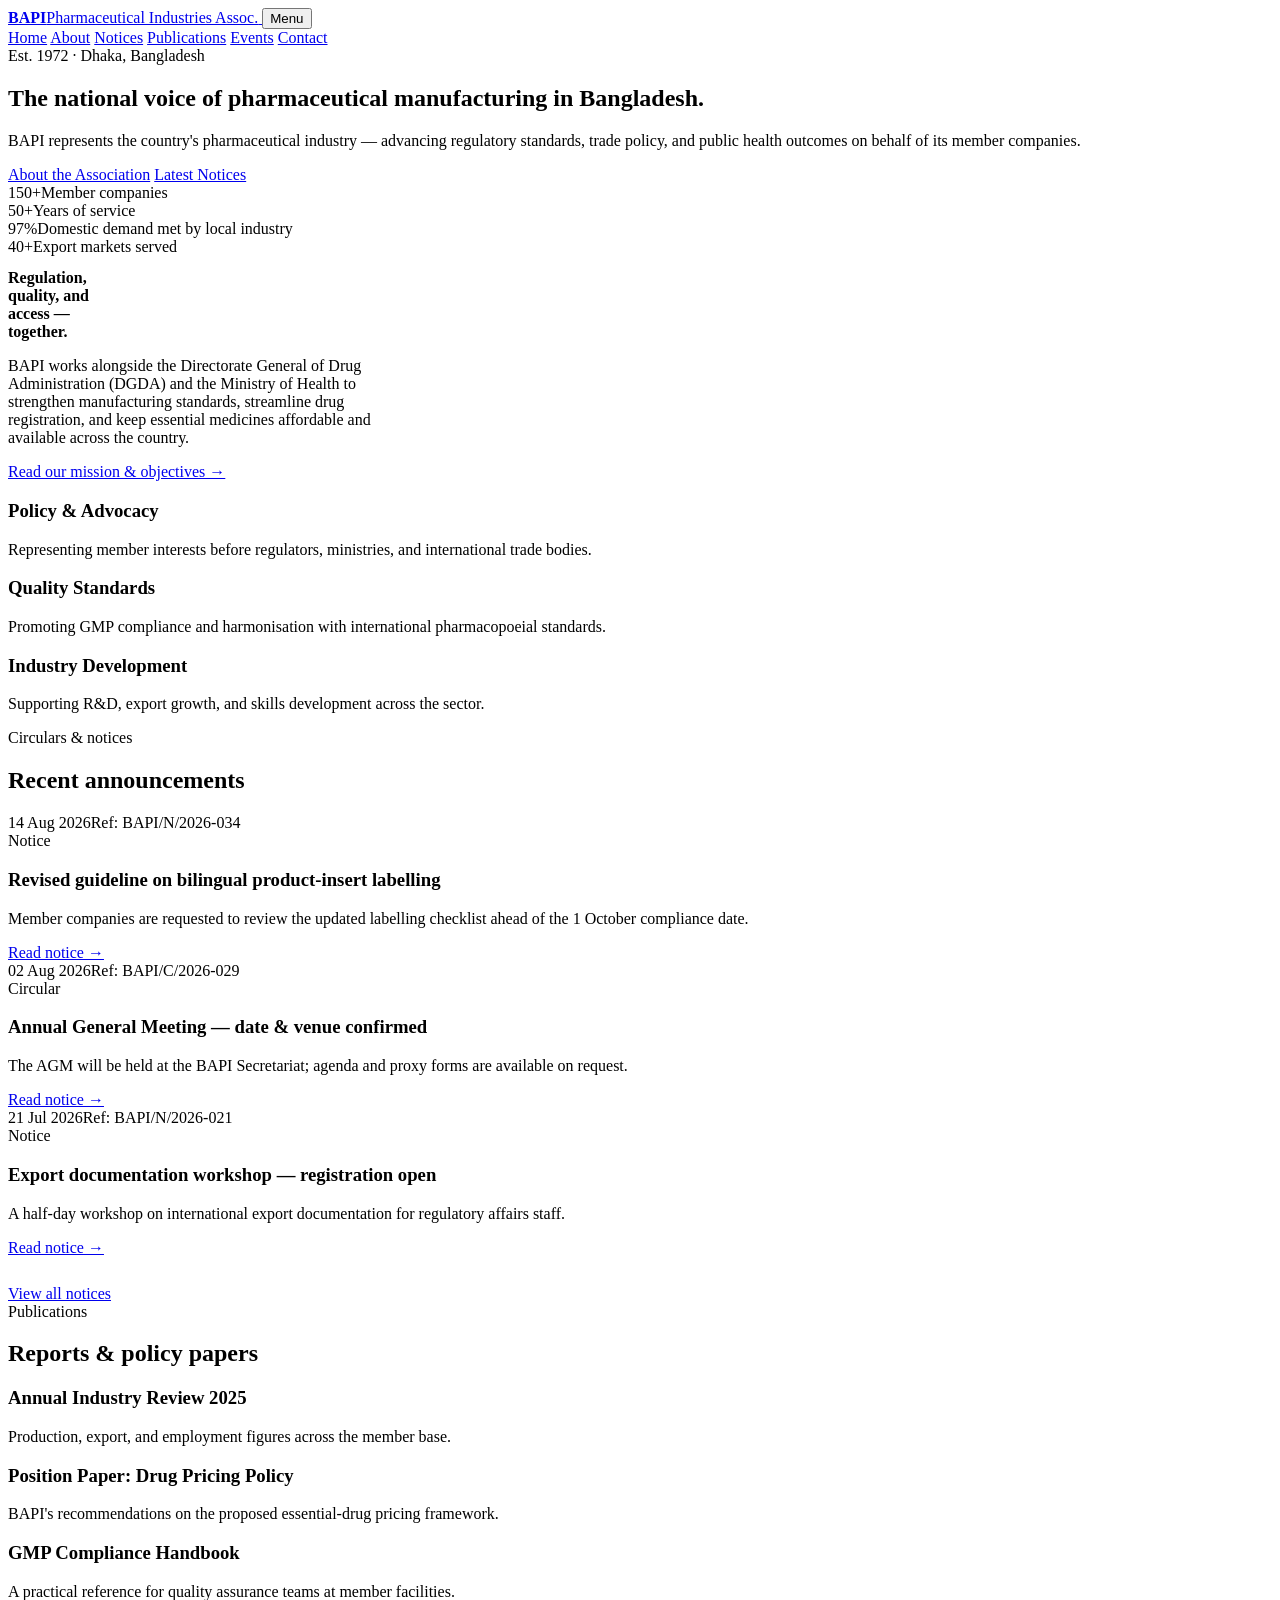
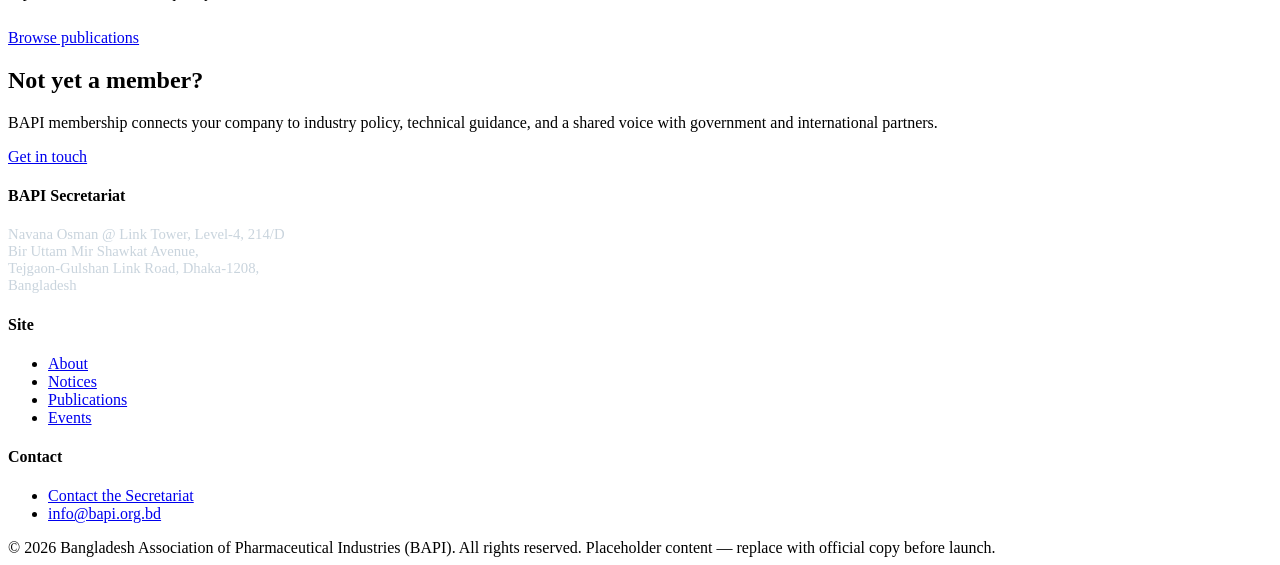
==== index.html @ 43f2510d "Add files via upload" ====
<!DOCTYPE html>
<html lang="en">
<head>
<meta charset="UTF-8">
<meta name="viewport" content="width=device-width, initial-scale=1.0">
<title>BAPI — Bangladesh Association of Pharmaceutical Industries</title>
<meta name="description" content="Bangladesh Association of Pharmaceutical Industries (BAPI) — the national voice of pharmaceutical manufacturers, promoting industry standards, policy, and public health.">
<link rel="preconnect" href="https://fonts.googleapis.com">
<link href="https://fonts.googleapis.com/css2?family=Source+Serif+4:wght@500;600;700&family=Public+Sans:wght@400;500;600;700&family=IBM+Plex+Mono:wght@500&display=swap" rel="stylesheet">
<link rel="stylesheet" href="css/style.css">
</head>
<body>

<header class="site-header">
  <div class="header-inner">
    <a class="brand" href="index.html">
      <span class="brand-mark" aria-hidden="true"></span>
      <span class="brand-text"><strong>BAPI</strong><span>Pharmaceutical Industries Assoc.</span></span>
    </a>
    <button class="nav-toggle" aria-expanded="false" aria-label="Toggle navigation">Menu</button>
    <nav class="nav">
      <a href="index.html" aria-current="page">Home</a>
      <a href="about.html">About</a>
      <a href="notices.html">Notices</a>
      <a href="publications.html">Publications</a>
      <a href="events.html">Events</a>
      <a href="contact.html">Contact</a>
    </nav>
  </div>
</header>

<section class="hero">
  <div class="wrap">
    <span class="eyebrow">Est. 1972 · Dhaka, Bangladesh</span>
    <h1>The national voice of pharmaceutical manufacturing in Bangladesh.</h1>
    <p class="lead">BAPI represents the country's pharmaceutical industry — advancing regulatory standards, trade policy, and public health outcomes on behalf of its member companies.</p>
    <div class="hero-actions">
      <a class="btn btn-primary" href="about.html">About the Association</a>
      <a class="btn btn-ghost" href="notices.html">Latest Notices</a>
    </div>
  </div>
</section>

<div class="stat-band">
  <div class="wrap stat-grid">
    <div class="stat"><span class="num">150+</span><span class="label">Member companies</span></div>
    <div class="stat"><span class="num">50+</span><span class="label">Years of service</span></div>
    <div class="stat"><span class="num">97%</span><span class="label">Domestic demand met by local industry</span></div>
    <div class="stat"><span class="num">40+</span><span class="label">Export markets served</span></div>
  </div>
</div>

<section>
  <div class="wrap">
    <div class="grid-2">
      <div>
        <div class="capsule-rule"><span></span><span></span></div>
        <span class="section-head-eyebrow"></span>
        <h2 style="font-size:var(--step-3);max-width:14ch;">Regulation, quality, and access — together.</h2>
        <p style="color:var(--ink-soft);max-width:52ch;">
          BAPI works alongside the Directorate General of Drug Administration (DGDA) and the Ministry of Health
          to strengthen manufacturing standards, streamline drug registration, and keep essential medicines
          affordable and available across the country.
        </p>
        <a class="btn btn-outline" href="about.html">Read our mission &amp; objectives →</a>
      </div>
      <div class="grid-3" style="grid-template-columns:1fr;gap:20px;">
        <div class="card">
          <h3>Policy &amp; Advocacy</h3>
          <p>Representing member interests before regulators, ministries, and international trade bodies.</p>
        </div>
        <div class="card">
          <h3>Quality Standards</h3>
          <p>Promoting GMP compliance and harmonisation with international pharmacopoeial standards.</p>
        </div>
        <div class="card">
          <h3>Industry Development</h3>
          <p>Supporting R&amp;D, export growth, and skills development across the sector.</p>
        </div>
      </div>
    </div>
  </div>
</section>

<section class="section-alt">
  <div class="wrap">
    <div class="section-head">
      <span class="eyebrow-dark">Circulars &amp; notices</span>
      <h2>Recent announcements</h2>
    </div>
    <div class="register">
      <div class="register-row">
        <div class="ref"><span class="date">14 Aug 2026</span>Ref: BAPI/N/2026‑034</div>
        <div>
          <span class="tag">Notice</span>
          <h3>Revised guideline on bilingual product‑insert labelling</h3>
          <p>Member companies are requested to review the updated labelling checklist ahead of the 1 October compliance date.</p>
        </div>
        <div class="action"><a href="notices.html">Read notice →</a></div>
      </div>
      <div class="register-row">
        <div class="ref"><span class="date">02 Aug 2026</span>Ref: BAPI/C/2026‑029</div>
        <div>
          <span class="tag">Circular</span>
          <h3>Annual General Meeting — date &amp; venue confirmed</h3>
          <p>The AGM will be held at the BAPI Secretariat; agenda and proxy forms are available on request.</p>
        </div>
        <div class="action"><a href="notices.html">Read notice →</a></div>
      </div>
      <div class="register-row">
        <div class="ref"><span class="date">21 Jul 2026</span>Ref: BAPI/N/2026‑021</div>
        <div>
          <span class="tag">Notice</span>
          <h3>Export documentation workshop — registration open</h3>
          <p>A half‑day workshop on international export documentation for regulatory affairs staff.</p>
        </div>
        <div class="action"><a href="notices.html">Read notice →</a></div>
      </div>
    </div>
    <div style="margin-top:28px;"><a class="btn btn-outline" href="notices.html">View all notices</a></div>
  </div>
</section>

<section class="tight">
  <div class="wrap">
    <div class="section-head">
      <span class="eyebrow-dark">Publications</span>
      <h2>Reports &amp; policy papers</h2>
    </div>
    <div class="grid-3">
      <div class="card">
        <h3>Annual Industry Review 2025</h3>
        <p>Production, export, and employment figures across the member base.</p>
      </div>
      <div class="card">
        <h3>Position Paper: Drug Pricing Policy</h3>
        <p>BAPI's recommendations on the proposed essential‑drug pricing framework.</p>
      </div>
      <div class="card">
        <h3>GMP Compliance Handbook</h3>
        <p>A practical reference for quality assurance teams at member facilities.</p>
      </div>
    </div>
    <div style="margin-top:28px;"><a class="btn btn-outline" href="publications.html">Browse publications</a></div>
  </div>
</section>

<div class="cta-band">
  <div class="wrap">
    <h2>Not yet a member?</h2>
    <p>BAPI membership connects your company to industry policy, technical guidance, and a shared voice with government and international partners.</p>
    <a class="btn btn-primary" href="contact.html">Get in touch</a>
  </div>
</div>

<footer class="site-footer">
  <div class="wrap">
    <div class="footer-grid">
      <div>
        <h4>BAPI Secretariat</h4>
        <p style="max-width:38ch;color:#C9D4DD;font-size:.92rem;">
          Navana Osman @ Link Tower, Level‑4, 214/D Bir Uttam Mir Shawkat Avenue,
          Tejgaon‑Gulshan Link Road, Dhaka‑1208, Bangladesh
        </p>
      </div>
      <div>
        <h4>Site</h4>
        <ul>
          <li><a href="about.html">About</a></li>
          <li><a href="notices.html">Notices</a></li>
          <li><a href="publications.html">Publications</a></li>
          <li><a href="events.html">Events</a></li>
        </ul>
      </div>
      <div>
        <h4>Contact</h4>
        <ul>
          <li><a href="contact.html">Contact the Secretariat</a></li>
          <li><a href="mailto:info@bapi.org.bd">info@bapi.org.bd</a></li>
        </ul>
      </div>
    </div>
    <div class="footer-bottom">
      <span>© 2026 Bangladesh Association of Pharmaceutical Industries (BAPI). All rights reserved.</span>
      <span>Placeholder content — replace with official copy before launch.</span>
    </div>
  </div>
</footer>

<script src="js/script.js"></script>
</body>
</html>
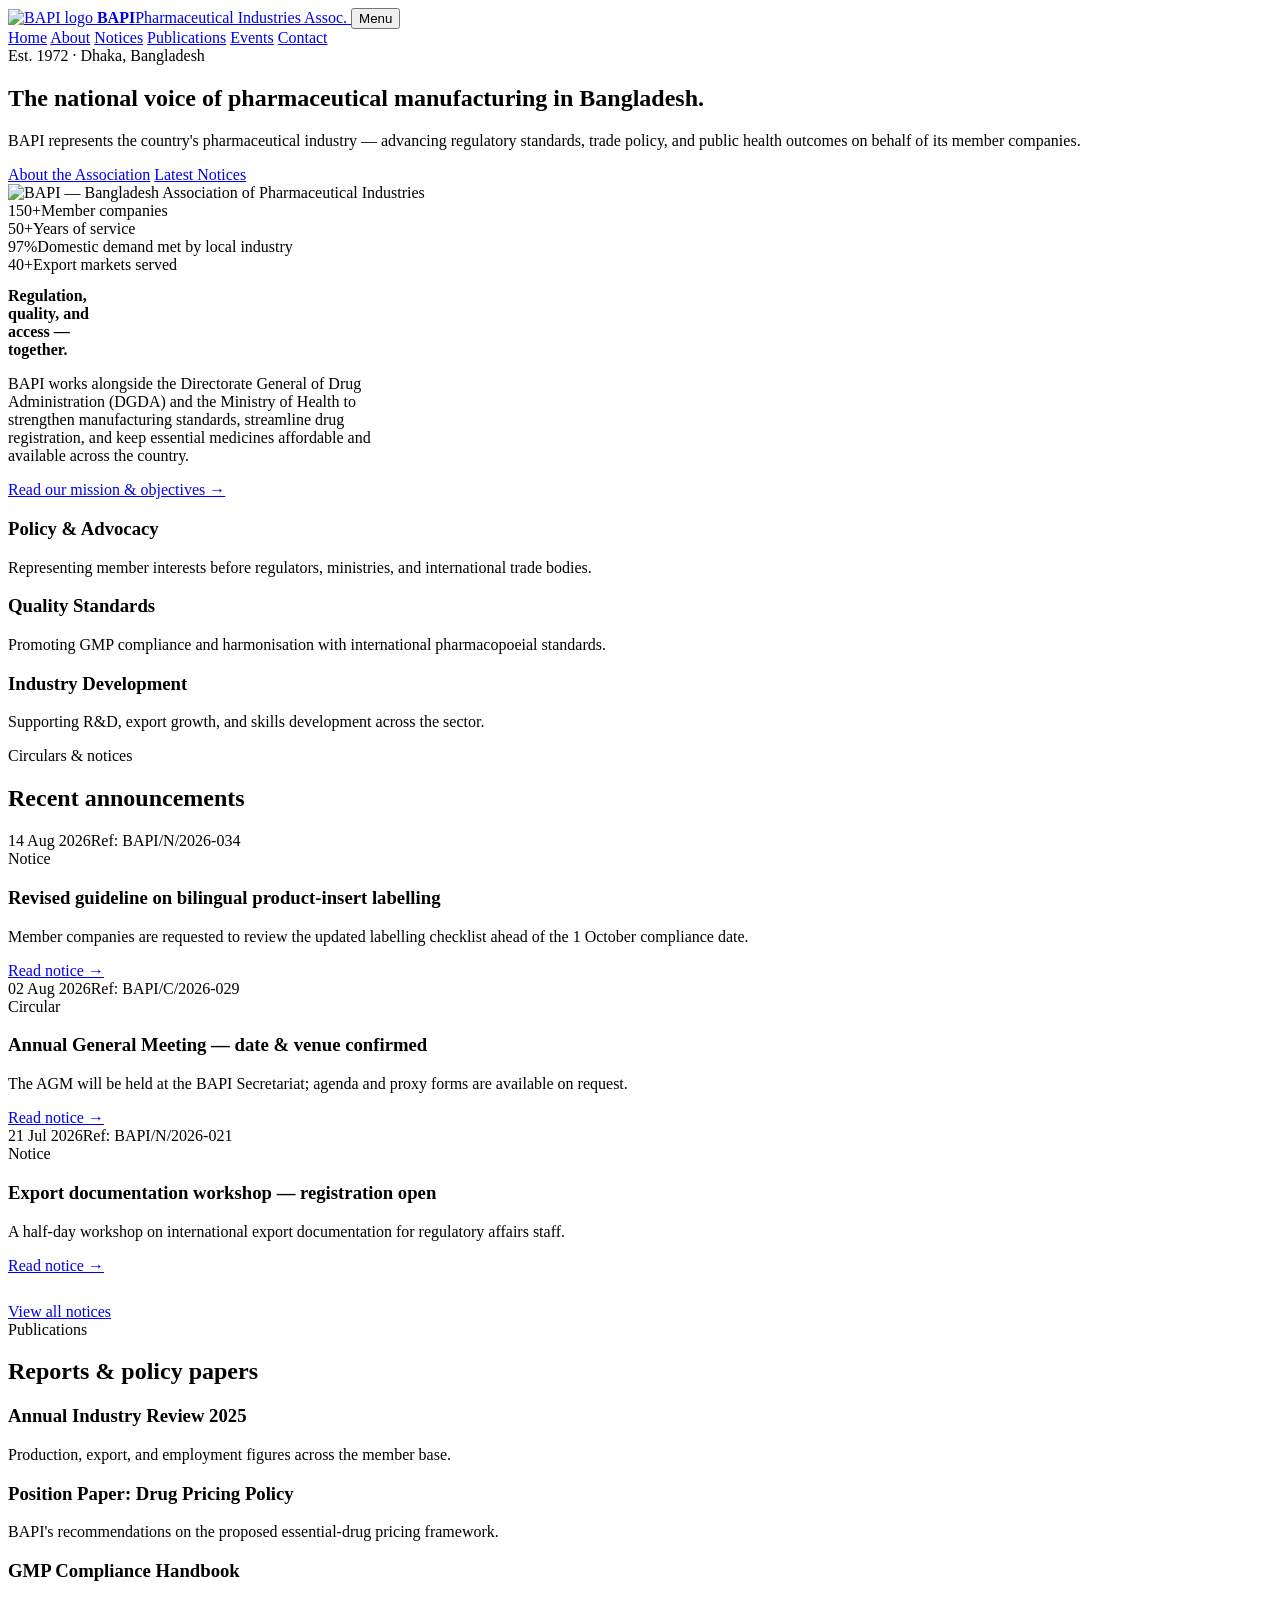
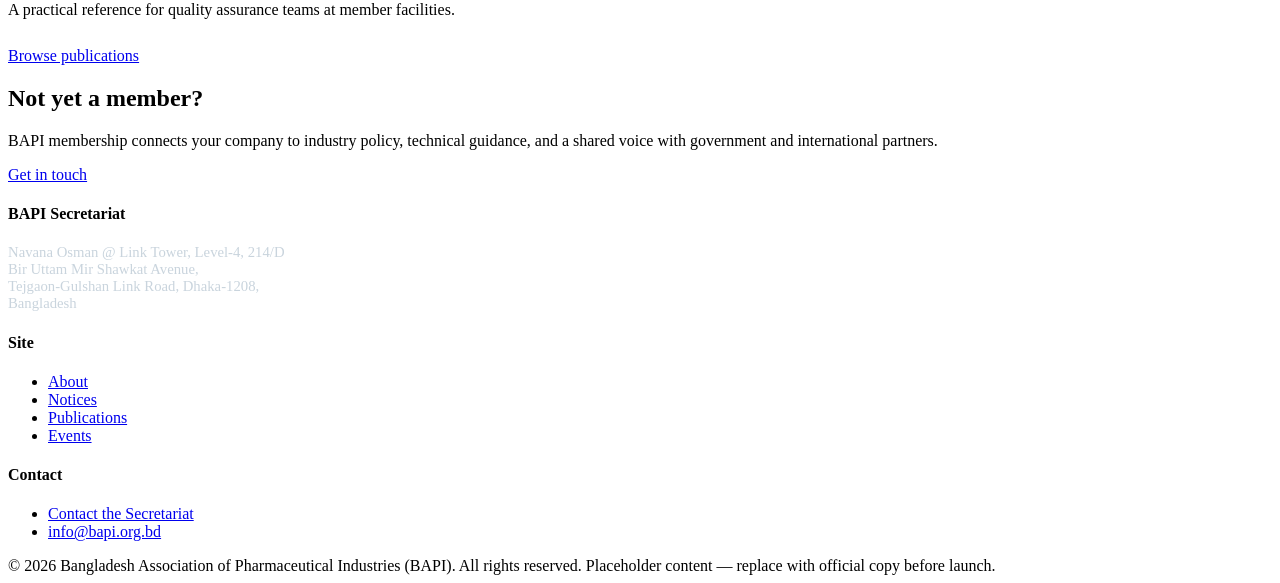
==== commit 15066584: "Add files via upload" ====
--- a/index.html
+++ b/index.html
@@ -7,6 +7,7 @@
 <meta name="description" content="Bangladesh Association of Pharmaceutical Industries (BAPI) — the national voice of pharmaceutical manufacturers, promoting industry standards, policy, and public health.">
 <link rel="preconnect" href="https://fonts.googleapis.com">
 <link href="https://fonts.googleapis.com/css2?family=Source+Serif+4:wght@500;600;700&family=Public+Sans:wght@400;500;600;700&family=IBM+Plex+Mono:wght@500&display=swap" rel="stylesheet">
+<link rel="icon" type="image/png" href="images/bapi-logo.png">
 <link rel="stylesheet" href="css/style.css">
 </head>
 <body>
@@ -14,7 +15,7 @@
 <header class="site-header">
   <div class="header-inner">
     <a class="brand" href="index.html">
-      <span class="brand-mark" aria-hidden="true"></span>
+      <img src="images/bapi-logo.png" alt="BAPI logo" class="brand-mark">
       <span class="brand-text"><strong>BAPI</strong><span>Pharmaceutical Industries Assoc.</span></span>
     </a>
     <button class="nav-toggle" aria-expanded="false" aria-label="Toggle navigation">Menu</button>
@@ -30,14 +31,17 @@
 </header>
 
 <section class="hero">
-  <div class="wrap">
-    <span class="eyebrow">Est. 1972 · Dhaka, Bangladesh</span>
-    <h1>The national voice of pharmaceutical manufacturing in Bangladesh.</h1>
-    <p class="lead">BAPI represents the country's pharmaceutical industry — advancing regulatory standards, trade policy, and public health outcomes on behalf of its member companies.</p>
-    <div class="hero-actions">
-      <a class="btn btn-primary" href="about.html">About the Association</a>
-      <a class="btn btn-ghost" href="notices.html">Latest Notices</a>
+  <div class="wrap hero-grid">
+    <div>
+      <span class="eyebrow">Est. 1972 · Dhaka, Bangladesh</span>
+      <h1>The national voice of pharmaceutical manufacturing in Bangladesh.</h1>
+      <p class="lead">BAPI represents the country's pharmaceutical industry — advancing regulatory standards, trade policy, and public health outcomes on behalf of its member companies.</p>
+      <div class="hero-actions">
+        <a class="btn btn-primary" href="about.html">About the Association</a>
+        <a class="btn btn-ghost" href="notices.html">Latest Notices</a>
+      </div>
     </div>
+    <img src="images/bapi-logo.png" alt="BAPI — Bangladesh Association of Pharmaceutical Industries" class="hero-logo">
   </div>
 </section>
 
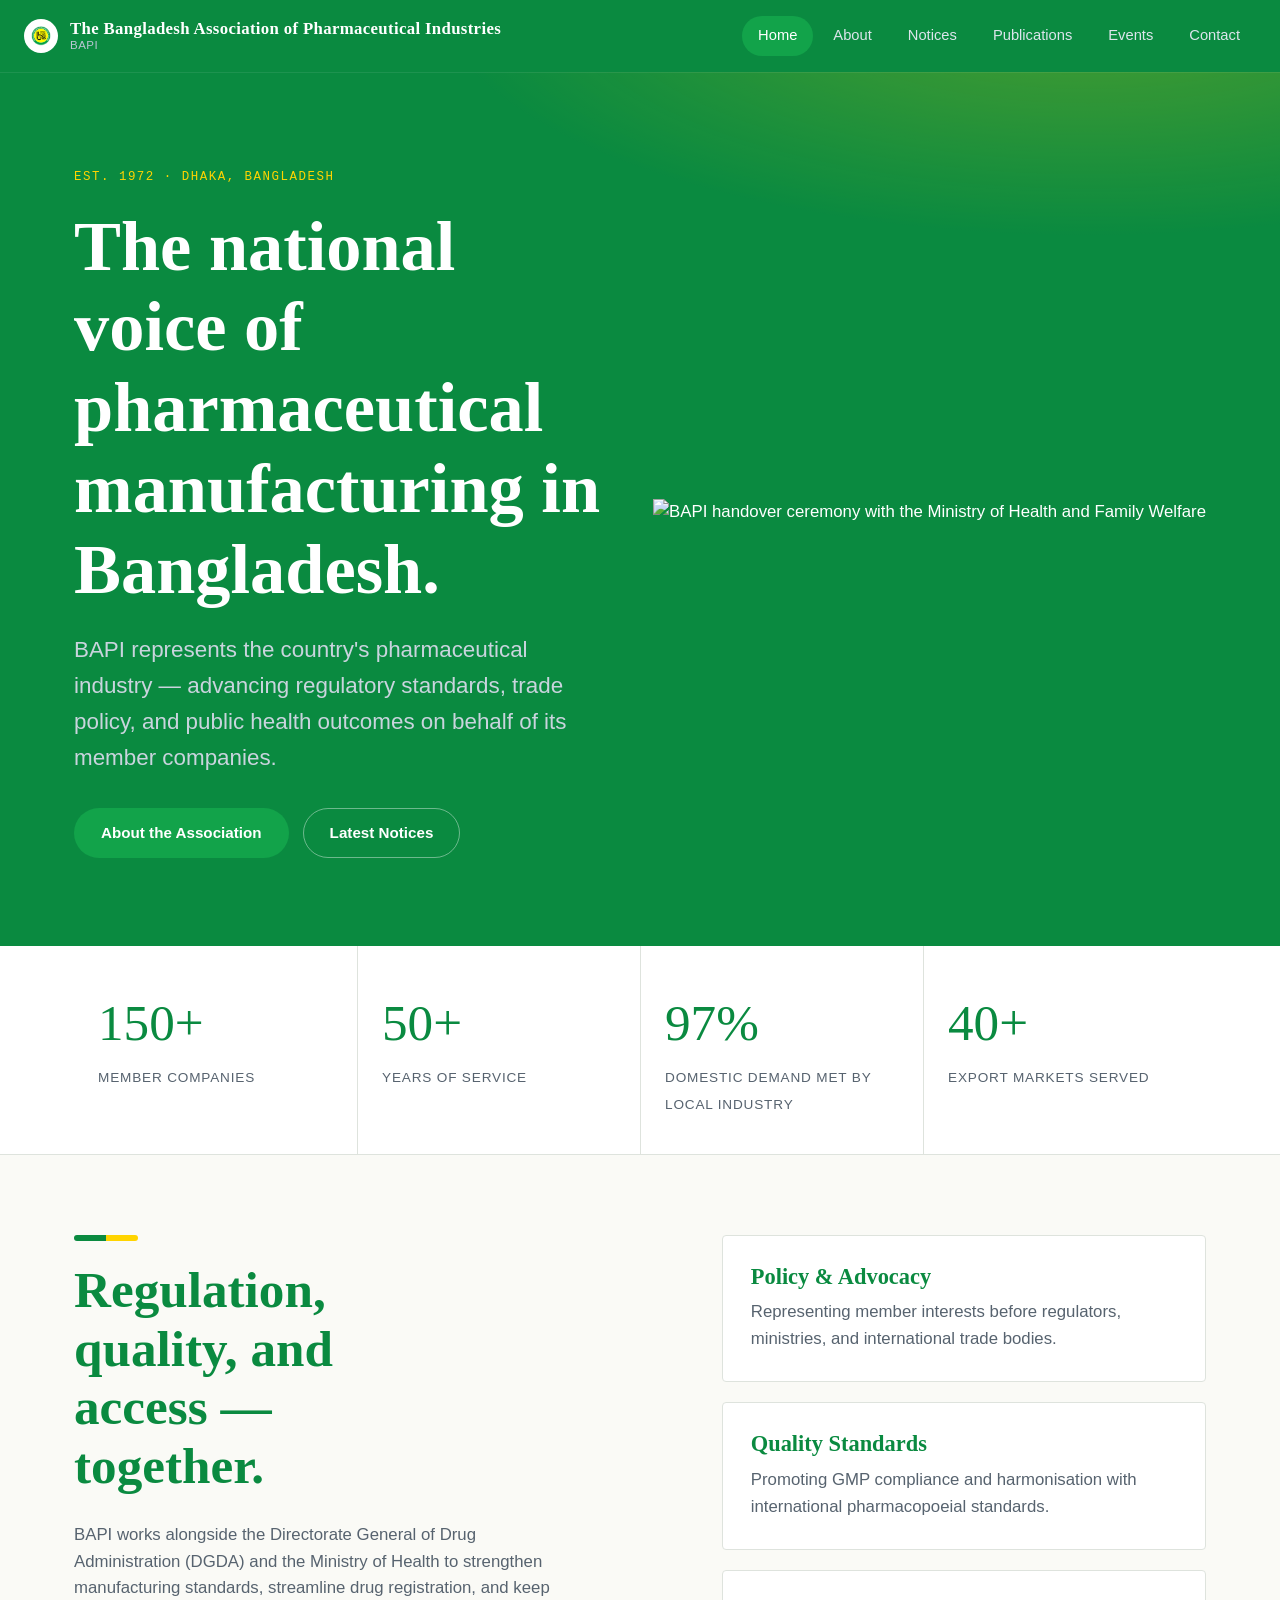
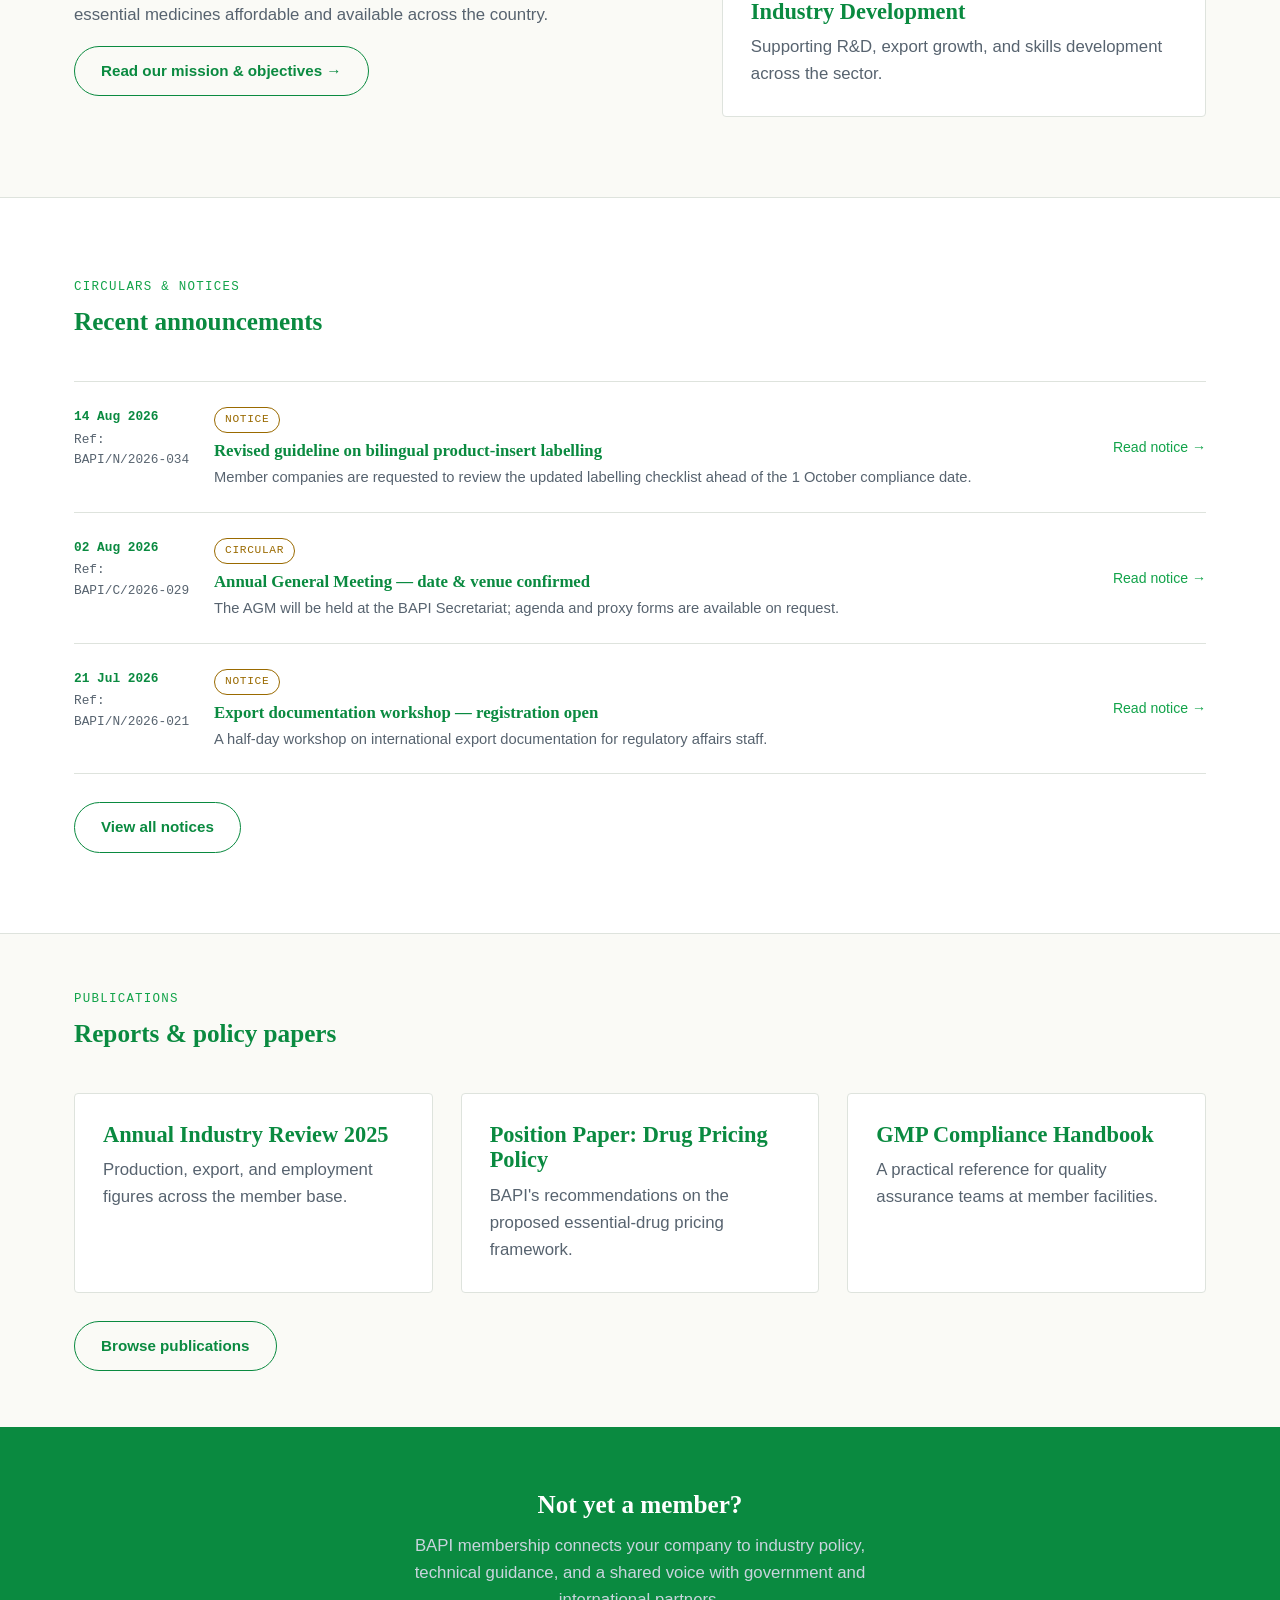
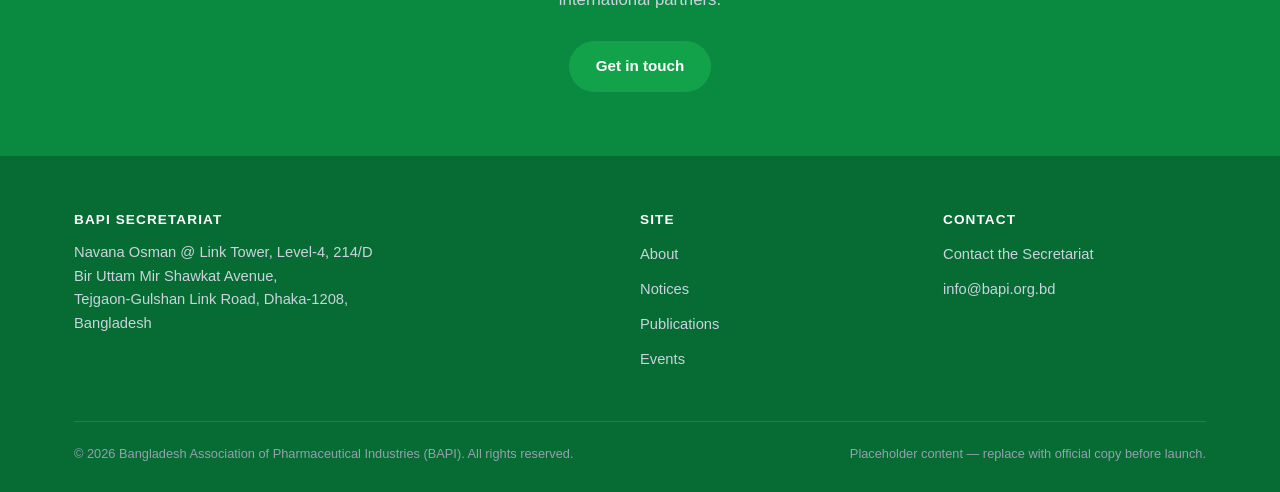
==== commit c03bb8ed: "Update index.html" ====
--- a/index.html
+++ b/index.html
@@ -16,7 +16,7 @@
   <div class="header-inner">
     <a class="brand" href="index.html">
       <img src="images/bapi-logo.png" alt="BAPI logo" class="brand-mark">
-      <span class="brand-text"><strong>BAPI</strong><span>Pharmaceutical Industries Assoc.</span></span>
+      <span class="brand-text"><strong>The Bangladesh Association of Pharmaceutical Industries</strong><span>BAPI</span></span>
     </a>
     <button class="nav-toggle" aria-expanded="false" aria-label="Toggle navigation">Menu</button>
     <nav class="nav">
@@ -41,7 +41,7 @@
         <a class="btn btn-ghost" href="notices.html">Latest Notices</a>
       </div>
     </div>
-    <img src="images/bapi-logo.png" alt="BAPI — Bangladesh Association of Pharmaceutical Industries" class="hero-logo">
+    <img src="images/bapi-handover-ceremony.jpg" alt="BAPI handover ceremony with the Ministry of Health and Family Welfare" class="hero-photo">
   </div>
 </section>
 
--- a/css/style.css
+++ b/css/style.css
@@ -0,0 +1,382 @@
+/* ============================================================
+   BAPI — Bangladesh Association of Pharmaceutical Industries
+   Design tokens
+   ============================================================ */
+:root{
+  /* Color */
+  --green-deep:   #0A8A40;   /* primary — header, nav, footer (from BAPI logo ring) */
+  --green-ink:    #076B34;   /* secondary panels, darker green */
+  --paper:       #FAFAF6;   /* page background */
+  --paper-raised:#FFFFFF;   /* card background */
+  --green-bright:        #12A34A;   /* accent — links, hover, capsule half */
+  --yellow:      #FFD400;   /* logo yellow — used on dark green backgrounds */
+  --gold:       #9A6A00;   /* muted gold — text/borders on light backgrounds (readable on white) */
+  --ink:         #1E2732;   /* body text */
+  --ink-soft:    #57636F;   /* secondary text */
+  --line:        #DEE3DD;   /* hairline borders */
+
+  /* Type */
+  --font-display: "Source Serif 4", "Georgia", serif;
+  --font-body: "Public Sans", "Segoe UI", sans-serif;
+  --font-mono: "IBM Plex Mono", "Courier New", monospace;
+
+  --step-0: clamp(1rem, 0.96rem + 0.2vw, 1.05rem);
+  --step-1: clamp(1.2rem, 1.1rem + 0.5vw, 1.4rem);
+  --step-2: clamp(1.6rem, 1.4rem + 1vw, 2.1rem);
+  --step-3: clamp(2.1rem, 1.7rem + 2vw, 3.2rem);
+  --step-4: clamp(2.6rem, 2rem + 3vw, 4.4rem);
+
+  --radius-pill: 999px;
+  --radius-card: 4px;
+  --max-w: 1180px;
+}
+
+*,*::before,*::after{box-sizing:border-box;}
+html{scroll-behavior:smooth;}
+body{
+  margin:0;
+  background:var(--paper);
+  color:var(--ink);
+  font-family:var(--font-body);
+  font-size:var(--step-0);
+  line-height:1.6;
+  -webkit-font-smoothing:antialiased;
+}
+img{max-width:100%;display:block;}
+a{color:var(--green-bright);text-decoration:none;}
+a:hover{text-decoration:underline;}
+a:focus-visible,button:focus-visible,input:focus-visible,textarea:focus-visible{
+  outline:3px solid var(--gold);
+  outline-offset:2px;
+}
+h1,h2,h3,h4{
+  font-family:var(--font-display);
+  font-weight:600;
+  line-height:1.15;
+  margin:0 0 .5em;
+  color:var(--green-deep);
+}
+p{margin:0 0 1em;}
+.wrap{max-width:var(--max-w);margin:0 auto;padding:0 24px;}
+
+/* ---------- Signature element: the capsule divider ----------
+   An abstract two-tone capsule stands in for the pharma subject
+   throughout the site: nav underline, section breaks, list markers. */
+.capsule-rule{
+  display:flex;
+  height:6px;
+  width:64px;
+  border-radius:var(--radius-pill);
+  overflow:hidden;
+  margin:0 0 20px;
+}
+.capsule-rule span{flex:1;}
+.capsule-rule span:first-child{background:var(--green-deep);}
+.capsule-rule span:last-child{background:var(--yellow);}
+.capsule-rule.center{margin-inline:auto;}
+
+/* ---------- Header / Nav ---------- */
+.site-header{
+  background:var(--green-deep);
+  color:#fff;
+  position:sticky;
+  top:0;
+  z-index:50;
+  box-shadow:0 1px 0 rgba(255,255,255,.08);
+}
+.header-inner{
+  display:flex;
+  align-items:center;
+  justify-content:space-between;
+  gap:24px;
+  padding:16px 24px;
+}
+.brand{
+  display:flex;
+  align-items:center;
+  gap:12px;
+  color:#fff;
+  text-decoration:none;
+}
+.brand:hover{text-decoration:none;}
+.brand-mark{
+  width:34px;height:34px;border-radius:var(--radius-pill);
+  background:linear-gradient(90deg, var(--green-deep) 0 50%, var(--yellow) 50% 100%);
+  flex:none;
+}
+img.brand-mark{
+  object-fit:contain;
+  background:#fff;
+  padding:2px;
+}
+.brand-text{line-height:1.2;}
+.brand-text strong{display:block;font-family:var(--font-display);font-size:1.05rem;letter-spacing:.02em;}
+.brand-text span{display:block;font-size:.72rem;color:#B9C6D3;letter-spacing:.04em;text-transform:uppercase;}
+
+/* Hero / page-header logo watermark, echoing the signature ring motif */
+.header-logo-lg{
+  width:88px;height:88px;
+  border-radius:var(--radius-pill);
+  background:#fff;
+  padding:6px;
+  flex:none;
+}
+
+.nav{display:flex;gap:4px;flex-wrap:wrap;}
+.nav a{
+  color:#DCE5EC;
+  font-size:.92rem;
+  padding:8px 16px;
+  border-radius:var(--radius-pill);
+  transition:background .15s ease, color .15s ease;
+}
+.nav a:hover{background:rgba(255,255,255,.1);color:#fff;text-decoration:none;}
+.nav a[aria-current="page"]{background:var(--green-bright);color:#fff;}
+.nav-toggle{display:none;}
+
+@media (max-width:860px){
+  .nav-toggle{
+    display:inline-flex;align-items:center;justify-content:center;
+    background:transparent;border:1px solid rgba(255,255,255,.3);
+    color:#fff;border-radius:var(--radius-card);padding:8px 12px;
+    font-size:.9rem;cursor:pointer;
+  }
+  .nav{
+    display:none;
+    width:100%;flex-direction:column;gap:2px;
+    padding:8px 0 4px;
+  }
+  .nav.open{display:flex;}
+  .header-inner{flex-wrap:wrap;}
+}
+
+/* ---------- Hero ---------- */
+.hero{
+  background:
+    radial-gradient(1100px 420px at 85% -10%, rgba(255,212,0,.28), transparent 60%),
+    var(--green-deep);
+  color:#fff;
+  padding:96px 0 88px;
+}
+.hero .eyebrow{
+  font-family:var(--font-mono);
+  font-size:.78rem;
+  letter-spacing:.12em;
+  text-transform:uppercase;
+  color:var(--yellow);
+  display:block;
+  margin-bottom:18px;
+}
+.hero h1{
+  color:#fff;
+  font-size:var(--step-4);
+  max-width:16ch;
+  margin-bottom:22px;
+}
+.hero p.lead{
+  color:#C9D4DD;
+  font-size:var(--step-1);
+  max-width:56ch;
+  margin-bottom:32px;
+}
+.hero-actions{display:flex;gap:14px;flex-wrap:wrap;}
+
+.hero-grid{
+  display:grid;
+  grid-template-columns:1fr auto;
+  align-items:center;
+  gap:48px;
+}
+.hero-logo{
+  width:220px;height:220px;
+  filter:drop-shadow(0 18px 40px rgba(0,0,0,.35));
+}
+@media (max-width:760px){
+  .hero-grid{grid-template-columns:1fr;text-align:left;}
+  .hero-logo{width:120px;height:120px;justify-self:start;order:-1;margin-bottom:8px;}
+}
+
+.btn{
+  display:inline-block;
+  font-family:var(--font-body);
+  font-weight:600;
+  font-size:.95rem;
+  padding:12px 26px;
+  border-radius:var(--radius-pill);
+  border:1px solid transparent;
+  cursor:pointer;
+}
+.btn:hover{text-decoration:none;}
+.btn-primary{background:var(--green-bright);color:#fff;}
+.btn-primary:hover{background:#086B32;}
+.btn-ghost{background:transparent;color:#fff;border-color:rgba(255,255,255,.4);}
+.btn-ghost:hover{background:rgba(255,255,255,.1);}
+.btn-outline{background:transparent;color:var(--green-deep);border-color:var(--green-deep);}
+.btn-outline:hover{background:var(--green-deep);color:#fff;}
+
+/* ---------- Stat band ---------- */
+.stat-band{
+  background:var(--paper-raised);
+  border-bottom:1px solid var(--line);
+}
+.stat-grid{
+  display:grid;
+  grid-template-columns:repeat(4,1fr);
+  gap:0;
+}
+.stat{
+  padding:36px 24px;
+  border-left:1px solid var(--line);
+  text-align:left;
+}
+.stat:first-child{border-left:none;}
+.stat .num{
+  font-family:var(--font-display);
+  font-size:var(--step-3);
+  color:var(--green-deep);
+  display:block;
+}
+.stat .label{
+  font-size:.85rem;
+  color:var(--ink-soft);
+  text-transform:uppercase;
+  letter-spacing:.06em;
+}
+@media (max-width:760px){
+  .stat-grid{grid-template-columns:repeat(2,1fr);}
+  .stat{border-left:none;border-top:1px solid var(--line);}
+  .stat:nth-child(1),.stat:nth-child(2){border-top:none;}
+}
+
+/* ---------- Sections ---------- */
+section{padding:80px 0;}
+section.tight{padding:56px 0;}
+.section-head{max-width:64ch;margin-bottom:44px;}
+.section-head .eyebrow-dark{
+  font-family:var(--font-mono);
+  font-size:.78rem;
+  letter-spacing:.1em;
+  text-transform:uppercase;
+  color:var(--green-bright);
+  display:block;
+  margin-bottom:10px;
+}
+.section-alt{background:var(--paper-raised);border-top:1px solid var(--line);border-bottom:1px solid var(--line);}
+
+/* Card grid */
+.grid-3{display:grid;grid-template-columns:repeat(3,1fr);gap:28px;}
+.grid-2{display:grid;grid-template-columns:1.1fr .9fr;gap:56px;align-items:start;}
+@media (max-width:860px){.grid-3{grid-template-columns:1fr;}.grid-2{grid-template-columns:1fr;gap:32px;}}
+
+.card{
+  background:var(--paper-raised);
+  border:1px solid var(--line);
+  border-radius:var(--radius-card);
+  padding:28px;
+}
+.card h3{font-size:var(--step-1);margin-bottom:10px;}
+.card p{color:var(--ink-soft);margin-bottom:0;}
+
+/* ---------- Register / list rows (notices, publications, events) ---------- */
+.register{border-top:1px solid var(--line);}
+.register-row{
+  display:grid;
+  grid-template-columns:120px 1fr auto;
+  gap:20px;
+  align-items:start;
+  padding:22px 0;
+  border-bottom:1px solid var(--line);
+}
+.register-row .ref{
+  font-family:var(--font-mono);
+  font-size:.8rem;
+  color:var(--ink-soft);
+  padding-top:3px;
+}
+.register-row .ref .date{display:block;color:var(--green-deep);font-weight:600;margin-bottom:2px;}
+.register-row h3{font-size:1.05rem;margin-bottom:6px;}
+.register-row p{color:var(--ink-soft);margin-bottom:0;font-size:.92rem;}
+.tag{
+  display:inline-block;
+  font-family:var(--font-mono);
+  font-size:.7rem;
+  letter-spacing:.06em;
+  text-transform:uppercase;
+  color:var(--gold);
+  border:1px solid var(--gold);
+  border-radius:var(--radius-pill);
+  padding:3px 10px;
+  margin-bottom:8px;
+}
+.register-row .action{align-self:center;white-space:nowrap;font-size:.88rem;}
+@media (max-width:640px){
+  .register-row{grid-template-columns:1fr;}
+  .register-row .action{justify-self:start;}
+}
+
+/* ---------- Team / leadership ---------- */
+.person{display:flex;gap:16px;align-items:flex-start;padding:20px 0;border-bottom:1px solid var(--line);}
+.person:last-child{border-bottom:none;}
+.person .avatar{
+  width:52px;height:52px;border-radius:var(--radius-pill);flex:none;
+  background:linear-gradient(135deg,var(--green-ink),var(--green-bright));
+}
+.person h4{margin:0 0 2px;font-size:1rem;font-family:var(--font-body);font-weight:700;color:var(--green-deep);}
+.person span{font-size:.85rem;color:var(--ink-soft);}
+
+/* ---------- CTA band ---------- */
+.cta-band{
+  background:var(--green-deep);
+  color:#fff;
+  padding:64px 0;
+  text-align:center;
+}
+.cta-band h2{color:#fff;}
+.cta-band p{color:#C9D4DD;max-width:52ch;margin:0 auto 28px;}
+
+/* ---------- Footer ---------- */
+.site-footer{background:var(--green-ink);color:#C9D4DD;padding:56px 0 28px;}
+.footer-grid{display:grid;grid-template-columns:2fr 1fr 1fr;gap:40px;margin-bottom:40px;}
+.footer-grid h4{color:#fff;font-family:var(--font-body);font-size:.85rem;text-transform:uppercase;letter-spacing:.08em;margin-bottom:14px;}
+.footer-grid ul{list-style:none;margin:0;padding:0;}
+.footer-grid li{margin-bottom:8px;}
+.footer-grid a{color:#C9D4DD;font-size:.92rem;}
+.footer-grid a:hover{color:#fff;}
+.footer-bottom{
+  border-top:1px solid rgba(255,255,255,.12);
+  padding-top:22px;
+  display:flex;justify-content:space-between;flex-wrap:wrap;gap:10px;
+  font-size:.8rem;color:#93A2AF;
+}
+@media (max-width:760px){.footer-grid{grid-template-columns:1fr;}}
+
+/* ---------- Contact page ---------- */
+.contact-card{background:var(--paper-raised);border:1px solid var(--line);border-radius:var(--radius-card);padding:32px;}
+.field{margin-bottom:18px;}
+.field label{display:block;font-size:.85rem;font-weight:600;color:var(--green-deep);margin-bottom:6px;}
+.field input,.field textarea{
+  width:100%;
+  border:1px solid var(--line);
+  border-radius:var(--radius-card);
+  padding:11px 14px;
+  font-family:var(--font-body);
+  font-size:.95rem;
+  background:#fff;
+  color:var(--ink);
+}
+.field textarea{resize:vertical;min-height:120px;}
+.info-row{display:flex;gap:14px;padding:16px 0;border-bottom:1px solid var(--line);}
+.info-row:last-child{border-bottom:none;}
+.info-row .k{width:120px;flex:none;font-size:.8rem;text-transform:uppercase;letter-spacing:.05em;color:var(--ink-soft);}
+.info-row .v{font-size:.95rem;}
+
+/* ---------- Breadcrumb / page header ---------- */
+.page-header{background:var(--green-deep);color:#fff;padding:56px 0;}
+.page-header .eyebrow{font-family:var(--font-mono);font-size:.78rem;letter-spacing:.1em;text-transform:uppercase;color:var(--yellow);display:block;margin-bottom:14px;}
+.page-header h1{color:#fff;margin-bottom:0;}
+.page-header p{color:#C9D4DD;margin-top:14px;max-width:60ch;}
+
+@media (prefers-reduced-motion: reduce){
+  html{scroll-behavior:auto;}
+  *{animation-duration:.001ms !important;transition-duration:.001ms !important;}
+}
